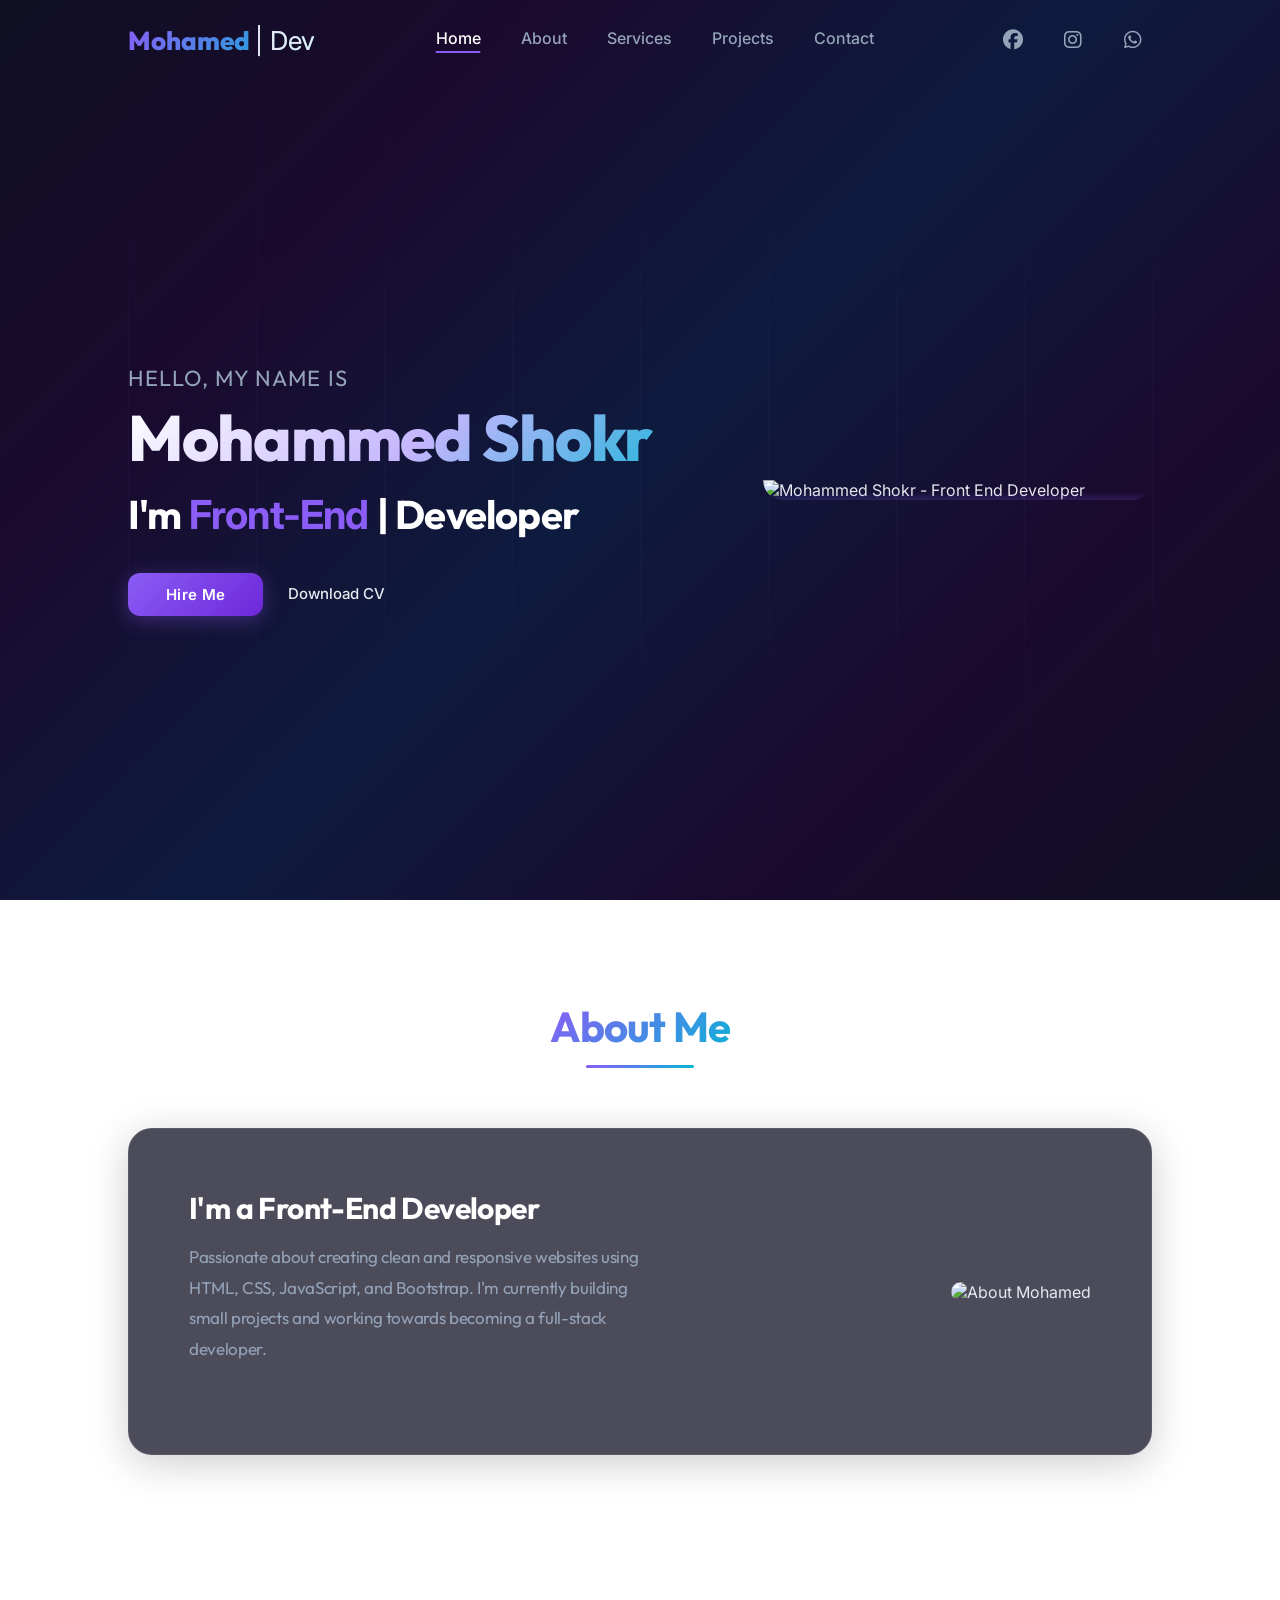
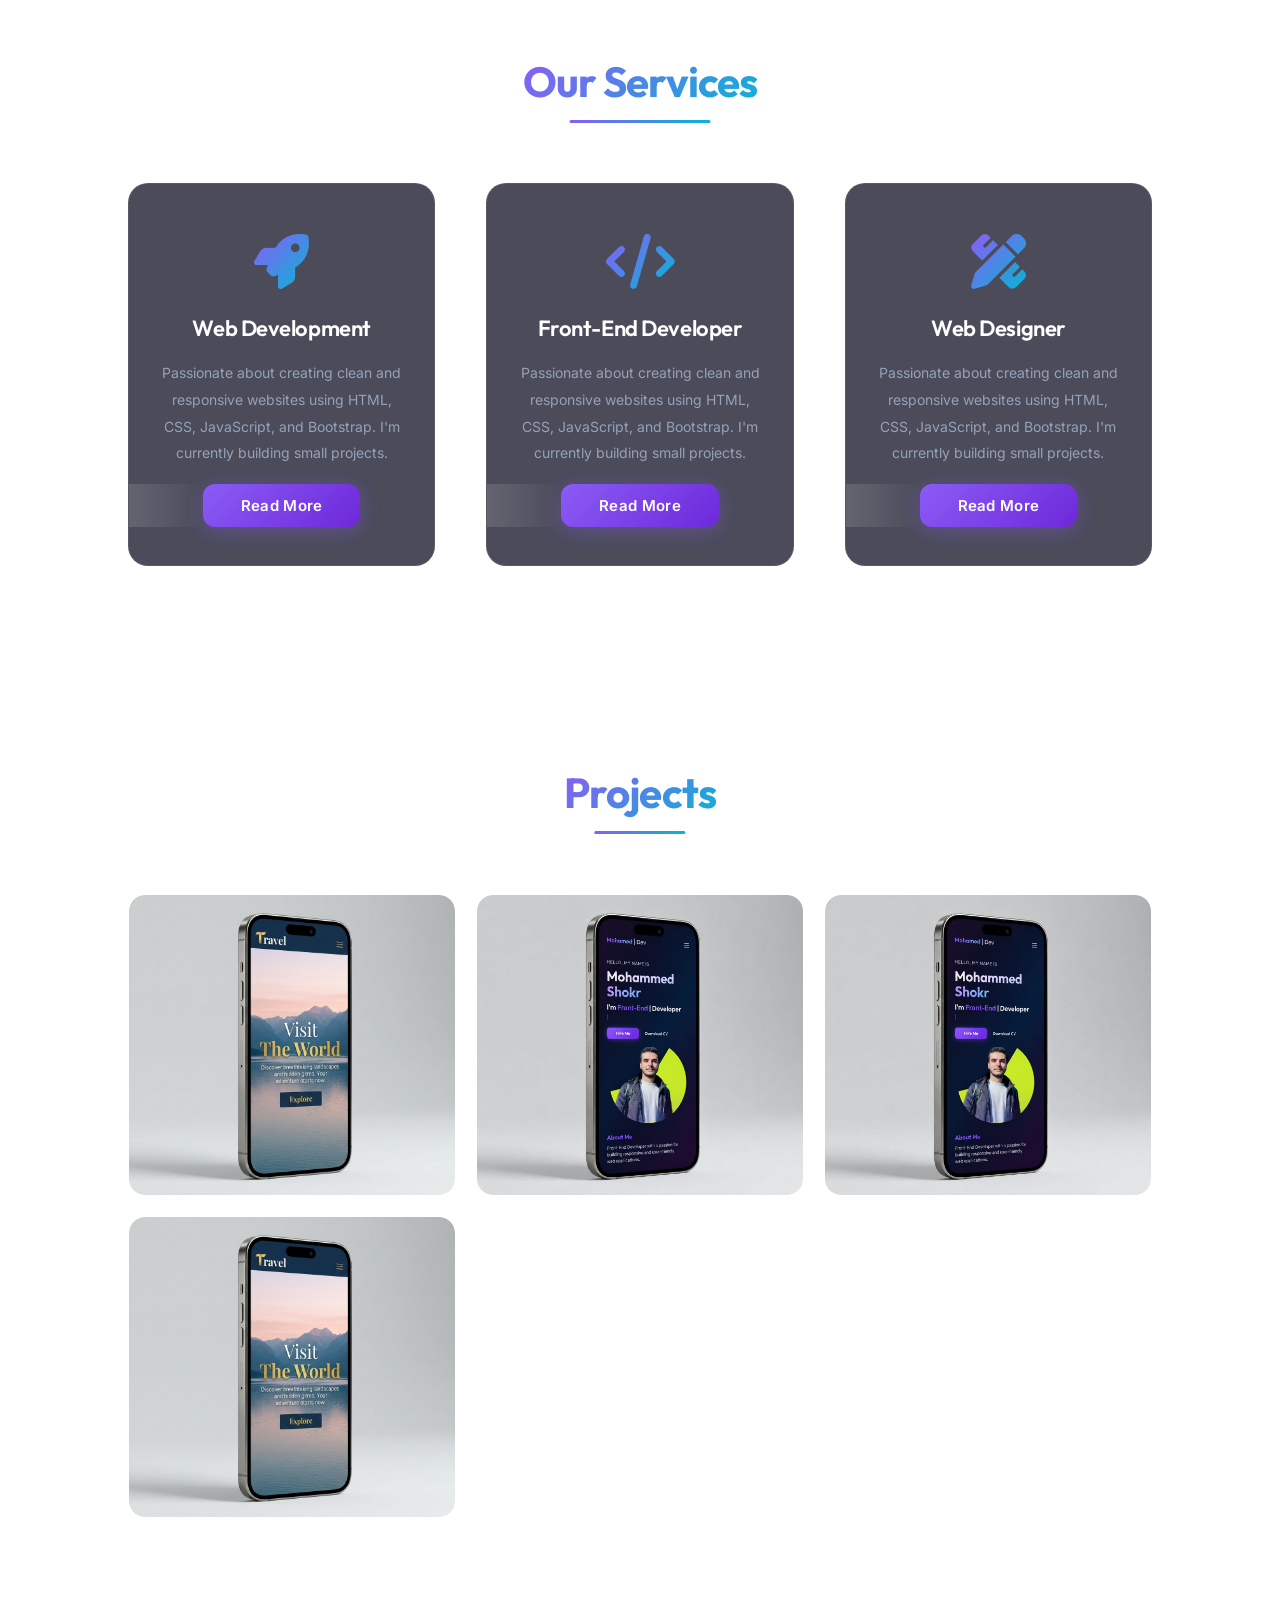
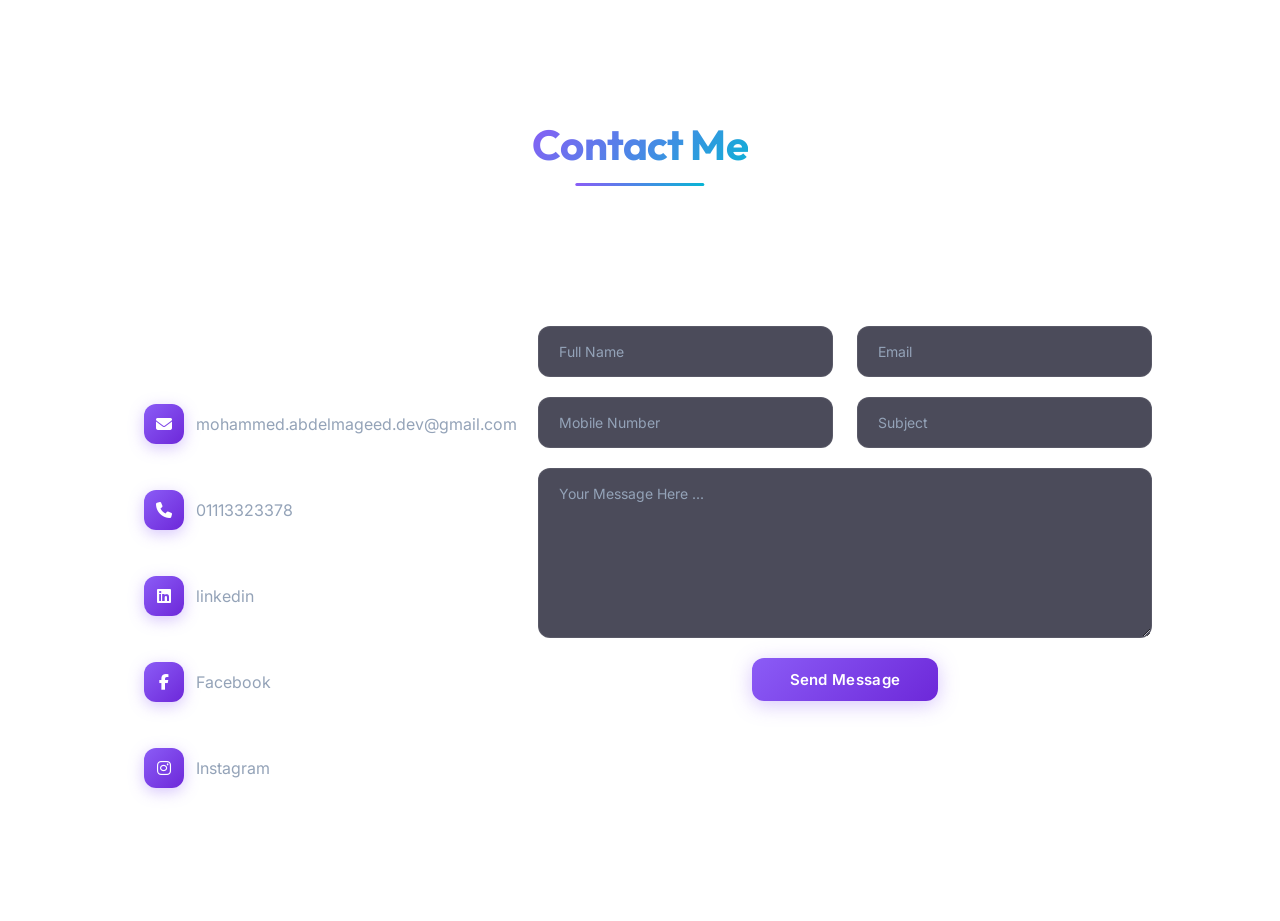
==== index.html @ 1555cfbf "fix index file" ====
<!DOCTYPE html>
<html lang="en">

<head>
    <meta charset="UTF-8">
    <meta name="viewport" content="width=device-width, initial-scale=1.0">
    <meta name="description"
        content="Mohamed Abdelmagid - Front-End Developer Portfolio. Passionate about creating clean, responsive, and modern websites.">
    <title>Mohamed Abdelmagid | Portfolio</title>
        <link rel="icon" type="image/png" href="img/WhatsApp Image 2026-06-20 at 4.30.18 AM.jpeg">
    <link rel="stylesheet" href="css/style.css">
    <link rel="stylesheet" href="https://cdnjs.cloudflare.com/ajax/libs/font-awesome/6.5.1/css/all.min.css">
    <link href="https://unpkg.com/boxicons@2.1.4/css/boxicons.min.css" rel="stylesheet">
    <script src="https://cdn.jsdelivr.net/npm/typed.js@2.0.12"></script>
</head>

<body>

    <div class="bg-lines">
        <span></span>
        <span></span>
        <span></span>
        <span></span>
        <span></span>
        <span></span>
        <span></span>
        <span></span>
        <span></span>
    </div>

    <header>
        <nav class="container">
            <a href="#" class="logo">
                <p>Mohamed <span>| Dev</span></p>
            </a>

            <div class="links" id="links">
                <span class="close-menu" onclick="Open_close_Menu()"><i class="fa-solid fa-xmark"></i></span>

                <a href="#" class="logo">
                    <p>Mohamed</p>
                </a>

                <a href="#home" class="active">Home</a>
                <a href="#about">About</a>
                <a href="#services">Services</a>
                <a href="#projects">Projects</a>
                <a href="#contact">Contact</a>
            </div>
            <div class="icons">
                <a href="https://www.facebook.com/share/1BNQLGKJxy/?mibextid=wwXIfr" aria-label="Facebook"><i class="fa-brands fa-facebook"></i></a>
                <a href="https://www.instagram.com/mohammed.abd.elmagid?igsh=amh1czI3eW5tbHRs&utm_source=qr" aria-label="Instagram"><i class="fa-brands fa-instagram"></i></a>
                <a href="https://wa.me/201113323378" target="_blank"><i class="fa-brands fa-whatsapp"></i></a>
                <span class="icon-menu" onclick="Open_close_Menu()"><i class="fa-solid fa-bars"></i></span>
            </div>
        </nav>
    </header>


    <div class="hero" id="home">
        <div class="container">
            <div class="div-text">
                <h3>Hello, my name is</h3>
                <h1>Mohammed Shokr</h1>
                <h2 id="typing">I'm <span>Front-End </span>| Developer</h2>
                <div class="btns">
                    <a href="#contact" class="btn">Hire Me</a>
                    <a href="نسخة من Black and White Minimalist Professional Resume A4 (3).pdf" class="btn-no-bg" download>Download
                        CV</a>
                </div>
            </div>

            <div class="div-img">
                <img class="person" src="img/img_home.png" alt="Mohammed Shokr - Front End Developer">
                <img class="bg-img" src="img/bg_img_home.png" alt="">
            </div>
        </div>
    </div>

    <section class="about" id="about">
        <div class="top-section">
            <h5 class="section-title">About Me</h5>
        </div>
        <div class="container">
            <div class="div-text">
                <h2>I'm a Front-End Developer</h2>
                <h4>Passionate about creating clean and responsive websites using HTML, CSS, JavaScript, and Bootstrap.
                    I'm currently building small projects and working towards becoming a full-stack developer.</h4>

            </div>
            <div class="div-img">
                <img style="width: 350px; border-radius: 10px;" src="img/img_about.png" alt="About Mohamed">
            </div>
        </div>
    </section>

    <section class="services" id="services">
        <div class="container">
            <div class="top-section">
                <h2 class="section-title">Our Services</h2>
            </div>

            <div class="boxs">
                <div class="box">
                    <i class="fa-solid fa-rocket service-icon"></i>
                    <h3>Web Development</h3>
                    <p>Passionate about creating clean and responsive websites using HTML, CSS, JavaScript, and
                        Bootstrap. I'm currently building small projects.</p>
                    <a href="#" class="btn">Read More</a>
                </div>

                <div class="box">
                    <i class="fa-solid fa-code service-icon"></i>
                    <h3>Front-End Developer</h3>
                    <p>Passionate about creating clean and responsive websites using HTML, CSS, JavaScript, and
                        Bootstrap. I'm currently building small projects.</p>
                    <a href="#" class="btn">Read More</a>
                </div>

                <div class="box">
                    <i class="fa-solid fa-pen-ruler service-icon"></i>
                    <h3>Web Designer</h3>
                    <p>Passionate about creating clean and responsive websites using HTML, CSS, JavaScript, and
                        Bootstrap. I'm currently building small projects.</p>
                    <a href="#" class="btn">Read More</a>
                </div>
            </div>
        </div>
    </section>

    <section class="projects" id="projects">
        <div class="container">
            <div class="top-section">
                <h2 class="section-title">Projects</h2>
            </div>
            <div class="project-box">
                <div class="row">
                    <img src="img/exact_travel_mockup_1781879801632.png" style="height: 300px;; alt=" Project 1">
                    <div class="layer">
                        <h5>Travel Landing Page</h5>

                        <p>
                            Interactive single-page interface for a travel agency,
                            Built using HTML, CSS, JavaScript, and Bootstrap and
                            Focused on UI layout, responsive design, and smooth section navigation.</p>
                        <a href="https://mohammed-abdelmageed.github.io/Travel-Website"><i
                                class="bx bx-link-external"></i></a>
                    </div>
                </div>

                <div class="row">
                    <img src="img/WhatsApp Image 2026-06-19 at 7.55.01 PM.jpeg" alt="Project 2">
                    <div class="layer">
                        <h5>Portfolio Website</h5>
                        <p>
                            Personal website to show my projects
                            Built using HTML, CSS, Bootstrap, JavaScript, Responsive design</p>
                        <a href="https://mohammed-abdelmageed.github.io/My-Portfolio/"><i
                                class="bx bx-link-external"></i></a>
                    </div>
                </div>

                <div class="row">
                    <img src="img/WhatsApp Image 2026-06-19 at 7.55.01 PM.jpeg" alt="Project 3">
                    <div class="layer">
                        <h5>Portfolio Website</h5>
                        <p>
                            Personal website to show my projects
                            Built using HTML, CSS, Bootstrap, JavaScript, Responsive design</p>
                        <a href=" https://mohammed-abdelmageed.github.io/My-Portfolio/"><i
                                class="bx bx-link-external"></i></a>
                    </div>
                </div>

                <div class="row">
                    <img src="img/exact_travel_mockup_1781879801632.png" style="height: 300px;; alt=" Project 1">
                    <div class="layer">
                        <h5>Travel Landing Page</h5>

                        <p>
                            Interactive single-page interface for a travel agency,
                            Built using HTML, CSS, JavaScript, and Bootstrap and
                            Focused on UI layout, responsive design, and smooth section navigation.</p>
                        <a href="https://mohammed-abdelmageed.github.io/Travel-Website "><i
                                class="bx bx-link-external"></i></a>
                    </div>
                </div>

            </div>
        </div>
    </section>


    <section class="contact" id="contact">
        <div class="top-section">
            <h2 class="section-title">Contact Me</h2>
        </div>
        <div class="container">
            <div class="social-contact">
                <h2>Follow Me</h2>
                <div class="links">
                    <a href="mailto:mohammed.abdelmageed.dev@gmail.com"><i class="fa-solid fa-envelope"></i> mohammed.abdelmageed.dev@gmail.com</a>
                    <a href="tel:+201113323378"><i class="fa-solid fa-phone"></i> 01113323378</a>
                   <a href="https://www.linkedin.com/in/mohammed-abdelmageed" target="_blank"><i
          class="fa-brands fa-linkedin"></i>linkedin</a>
                    <a href="https://www.facebook.com/share/1BNQLGKJxy/?mibextid=wwXIfr" target="_blank"><i
                            class="fa-brands fa-facebook-f"></i> Facebook</a>
                    <a href="https://www.instagram.com/mohammed.abd.elmagid" target="_blank"><i
                            class="fa-brands fa-instagram"></i> Instagram</a>
                </div>
            </div>

            <form action="">
                <div class="inputs-form">
                    <input type="text" placeholder="Full Name" required>
                    <input type="email" placeholder="Email" required>
                    <input type="tel" placeholder="Mobile Number">
                    <input type="text" placeholder="Subject">
                    <textarea rows="8" placeholder="Your Message Here ..."></textarea>
                </div>
                <button class="btn" type="submit">Send Message</button>
            </form>
        </div>
    </section>


    <script src="js/main.js"></script>
</body>

</html>
---- css/style.css ----
@import url("https://fonts.googleapis.com/css2?family=DM+Sans:wght@400;500;700&family=Inter:wght@400;500;600;700&family=Outfit:wght@300;400;500;600;700&display=swap");

/* ===== Reset & Base ===== */
* {
    padding: 0;
    margin: 0;
    box-sizing: border-box;
    text-decoration: none;
    list-style-type: none;
    font-family: "Inter", sans-serif;
}

:root {
    --main_color: #8b5cf6;
    --main_color_dark: #6d28d9;
    --main_color_light: #c4b5fd;
    --main_color_glow: rgba(139, 92, 246, 0.35);
    --accent_color: #06b6d4;
    --accent_light: #67e8f9;
    --p_color: #94a3b8;
    --bg_color: rgba(15, 15, 35, 0.6);
    --bg_solid: #0f0f23;
    --card_bg: rgba(15, 15, 35, 0.75);
    --white_color: #e8e8f0;
    --white_bright: #ffffff;
    --black_color: #07071a;
    --border-color: rgba(139, 92, 246, 0.25);
    --border-color-hover: rgba(139, 92, 246, 0.6);
    --glass_bg: rgba(255, 255, 255, 0.04);
    --glass_border: rgba(255, 255, 255, 0.08);
    --gradient-primary: linear-gradient(135deg, #0f0f23 0%, #1a0a2e 25%, #0d1b3e 50%, #1a0a2e 75%, #0f0f23 100%);
    --text-gradient: linear-gradient(135deg, #8b5cf6, #06b6d4);
    --transition-smooth: all 0.4s cubic-bezier(0.25, 0.46, 0.45, 0.94);
}

html {
    scroll-behavior: smooth;
}

body {
    background: var(--black_color);
    margin: 0;
    min-height: 100vh;
    background: var(--gradient-primary);
    background-attachment: fixed;
    overflow-x: hidden;
    color: var(--white_color);
}

/* ===== Utility ===== */
.container {
    width: 80%;
    margin: auto;
    max-width: 1400px;
}

section {
    padding: 100px 0;
    position: relative;
}

img {
    width: 100%;
}

h1, h2, h3, h4, h5, h6 {
    color: var(--white_bright);
    font-family: "Outfit", sans-serif;
    letter-spacing: -0.02em;
}

span {
    color: var(--main_color);
}

.div-text p {
    color: var(--p_color);
    margin-bottom: 8px;
    font-family: "Inter", sans-serif;
    line-height: 1.7;
}

/* ===== Section Titles ===== */
.section-title {
    font-size: 42px;
    font-weight: 700;
    margin-bottom: 60px;
    display: inline-block;
    position: relative;
    padding-bottom: 15px;
    background: var(--text-gradient);
    -webkit-background-clip: text;
    -webkit-text-fill-color: transparent;
    background-clip: text;
}

.section-title::after {
    content: '';
    position: absolute;
    bottom: 0;
    left: 50%;
    transform: translateX(-50%);
    width: 60%;
    height: 3px;
    background: var(--text-gradient);
    border-radius: 10px;
}

.top-section {
    text-align: center;
}

/* ===== Typing Effect ===== */
#typing {
    color: var(--white_bright);
    font-weight: 700;
    font-size: 40px;
    margin-top: 5px;
}

/* ===== Buttons ===== */
.btns {
    display: flex;
    align-items: center;
    gap: 25px;
    margin-top: 30px;
}

.btn {
    background: linear-gradient(135deg, var(--main_color), var(--main_color_dark));
    padding: 12px 38px;
    border-radius: 12px;
    border: none;
    font-weight: 600;
    font-size: 15px;
    color: var(--white_bright);
    transition: var(--transition-smooth);
    cursor: pointer;
    position: relative;
    overflow: hidden;
    letter-spacing: 0.02em;
    box-shadow: 0 4px 20px var(--main_color_glow);
}

.btn::before {
    content: '';
    position: absolute;
    top: 0;
    left: -100%;
    width: 100%;
    height: 100%;
    background: linear-gradient(90deg, transparent, rgba(255, 255, 255, 0.15), transparent);
    transition: left 0.5s;
}

.btn:hover::before {
    left: 100%;
}

.btn:hover {
    transform: translateY(-3px) scale(1.03);
    box-shadow: 0 8px 30px var(--main_color_glow);
}

.btn-no-bg {
    color: var(--white_color);
    text-transform: capitalize;
    text-decoration: none;
    transition: var(--transition-smooth);
    font-weight: 500;
    font-size: 15px;
    position: relative;
    padding-bottom: 3px;
}

.btn-no-bg::after {
    content: '';
    position: absolute;
    bottom: 0;
    left: 0;
    width: 0%;
    height: 2px;
    background: var(--main_color);
    transition: width 0.3s ease;
}

.btn-no-bg:hover::after {
    width: 100%;
}

.btn-no-bg:hover {
    color: var(--main_color_light);
}

/* ===== Background Lines ===== */
.bg-lines span {
    position: fixed;
    top: 0;
    z-index: 0;
    height: 100%;
    background: linear-gradient(180deg, transparent, rgba(139, 92, 246, 0.06), transparent);
    width: 1px;
    animation: linePulse 8s ease-in-out infinite;
}

@keyframes linePulse {
    0%, 100% { opacity: 0.3; }
    50% { opacity: 1; }
}

.bg-lines span:nth-child(1) { left: 10%; animation-delay: 0s; }
.bg-lines span:nth-child(2) { left: 20%; animation-delay: 1s; }
.bg-lines span:nth-child(3) { left: 30%; animation-delay: 2s; }
.bg-lines span:nth-child(4) { left: 40%; animation-delay: 3s; }
.bg-lines span:nth-child(5) { left: 50%; animation-delay: 4s; }
.bg-lines span:nth-child(6) { left: 60%; animation-delay: 5s; }
.bg-lines span:nth-child(7) { left: 70%; animation-delay: 6s; }
.bg-lines span:nth-child(8) { left: 80%; animation-delay: 7s; }
.bg-lines span:nth-child(9) { left: 90%; animation-delay: 8s; }

/* ===== Header ===== */
header {
    position: fixed;
    top: 0;
    left: 0;
    right: 0;
    height: 80px;
    z-index: 1000;
    transition: var(--transition-smooth);
}

header.active {
    background: rgba(7, 7, 26, 0.85);
    backdrop-filter: blur(20px);
    -webkit-backdrop-filter: blur(20px);
    border-bottom: 1px solid var(--glass_border);
    box-shadow: 0 4px 30px rgba(0, 0, 0, 0.3);
}

header nav {
    display: flex;
    justify-content: space-between;
    align-items: center;
    height: 80px;
}

header nav .logo p {
    font-size: 26px;
    font-weight: 800;
    font-family: "Outfit", sans-serif;
    background: var(--text-gradient);
    -webkit-background-clip: text;
    -webkit-text-fill-color: transparent;
    background-clip: text;
}

header nav .logo p span {
    -webkit-text-fill-color: var(--white_color);
    font-weight: 400;
}

header nav .links {
    display: flex;
    gap: 40px;
}

header nav a .logo {
    width: 1px;
}

header nav .links a {
    color: var(--p_color);
    transition: var(--transition-smooth);
    font-size: 16px;
    font-weight: 500;
    position: relative;
    padding-bottom: 5px;
}

header nav .links a::after {
    content: '';
    position: absolute;
    bottom: 0;
    left: 50%;
    transform: translateX(-50%);
    width: 0;
    height: 2px;
    background: var(--main_color);
    transition: width 0.3s ease;
    border-radius: 10px;
}

header nav .links a:hover,
header nav .links a.active {
    color: var(--white_bright);
}

header nav .links a:hover::after,
header nav .links a.active::after {
    width: 100%;
}

header nav .icons {
    display: flex;
    gap: 22px;
    align-items: center;
}

header nav .icons a {
    color: var(--p_color);
    font-size: 20px;
    transition: var(--transition-smooth);
    width: 38px;
    height: 38px;
    display: flex;
    align-items: center;
    justify-content: center;
    border-radius: 10px;
    border: 1px solid transparent;
}

header nav .icons a:hover {
    color: var(--main_color);
    border-color: var(--border-color);
    background: var(--glass_bg);
    transform: translateY(-2px);
}

/* ===== Hero Section ===== */
.hero {
    padding-top: 80px;
    min-height: 100vh;
    display: flex;
    justify-content: center;
    align-items: center;
    position: relative;
}

.hero .container {
    display: flex;
    justify-content: space-between;
    align-items: center;
}

.hero .div-text {
    width: 58%;
}

.hero .div-text h3 {
    font-size: 22px;
    font-weight: 400;
    color: var(--p_color);
    margin-bottom: 8px;
    letter-spacing: 0.05em;
    text-transform: uppercase;
}

.hero .div-text h1 {
    font-size: 64px;
    font-weight: 800;
    line-height: 1.2;
    margin-bottom: 10px;
    background: linear-gradient(135deg, var(--white_bright) 0%, var(--main_color_light) 50%, var(--accent_color) 100%);
    -webkit-background-clip: text;
    -webkit-text-fill-color: transparent;
    background-clip: text;
}

.hero .div-text h2 {
    font-size: 32px;
    font-weight: 500;
    line-height: 1.4;
    color: var(--white_color);
}

.hero .div-text p {
    margin: 25px 0;
    font-size: 17px;
    width: 80%;
    line-height: 1.8;
    color: var(--p_color);
}

.hero .div-img {
    width: 38%;
    position: relative;
    border-radius: 0 0 250px 250px;
    overflow: hidden;
}

.hero .div-img::before {
    content: '';
    position: absolute;
    inset: 0;
    border-radius: inherit;
    background: linear-gradient(180deg, transparent 60%, rgba(139, 92, 246, 0.2));
    z-index: 1;
    pointer-events: none;
}

.hero .div-img .bg-img {
    position: absolute;
    bottom: 0;
    left: 0;
    z-index: -1;
}

/* ===== About Section ===== */
.about .container {
    background: var(--card_bg);
    display: flex;
    justify-content: space-between;
    align-items: center;
    padding: 60px;
    border-radius: 24px;
    border: 1px solid var(--glass_border);
    backdrop-filter: blur(10px);
    box-shadow: 0 8px 40px rgba(0, 0, 0, 0.2);
    transition: var(--transition-smooth);
}

.about .container:hover {
    border-color: var(--border-color);
    box-shadow: 0 12px 50px rgba(139, 92, 246, 0.1);
}

.about .div-text {
    width: 50%;
}

.about .div-text h5 {
    color: var(--main_color);
    font-size: 18px;
    font-weight: 600;
    text-transform: uppercase;
    letter-spacing: 0.1em;
    margin-bottom: 10px;
}

.about .div-text h2 {
    margin: 0 0 15px;
    font-size: 30px;
}

.about .div-text h4 {
    color: var(--p_color);
    margin-bottom: 30px;
    font-size: 17px;
    font-weight: 400;
    line-height: 1.8;
}

/* ===== Services Section ===== */
.services .boxs {
    display: flex;
    justify-content: space-between;
    flex-wrap: wrap;
    gap: 25px;
}

.services .box {
    width: 30%;
    text-align: center;
    padding: 50px 25px;
    border: 1px solid var(--glass_border);
    border-radius: 20px;
    transition: var(--transition-smooth);
    background: var(--card_bg);
    backdrop-filter: blur(10px);
    position: relative;
    overflow: hidden;
}

.services .box::before {
    content: '';
    position: absolute;
    top: 0;
    left: 0;
    right: 0;
    height: 3px;
    background: var(--text-gradient);
    transform: scaleX(0);
    transition: transform 0.4s ease;
    transform-origin: left;
}

.services .box:hover::before {
    transform: scaleX(1);
}

.services .box:hover {
    border-color: var(--border-color-hover);
    transform: translateY(-8px);
    box-shadow: 0 20px 60px rgba(139, 92, 246, 0.15);
}

.services .box .service-icon {
    font-size: 55px;
    margin-bottom: 25px;
    background: var(--text-gradient);
    -webkit-background-clip: text;
    -webkit-text-fill-color: transparent;
    background-clip: text;
    transition: var(--transition-smooth);
}

.services .box i {
    transition: var(--transition-smooth);
}

.services .box:hover i {
    transform: scale(1.15) rotate(-5deg);
}

.services .boxs .box h3 {
    font-size: 22px;
    margin-bottom: 18px;
    font-weight: 600;
}

.services .boxs .box p {
    margin-bottom: 28px;
    font-size: 14px;
    line-height: 1.9;
    color: var(--p_color);
}

/* ===== Projects Section ===== */
.project-box {
    display: grid;
    grid-template-columns: repeat(auto-fit, minmax(300px, 1fr));
    gap: 20px;
}

.row {
    position: relative;
    overflow: hidden;
    border-radius: 16px;
    cursor: pointer;
    border: 1px solid var(--glass_border);
    transition: var(--transition-smooth);
}

.row:hover {
    border-color: var(--border-color-hover);
    box-shadow: 0 12px 40px rgba(139, 92, 246, 0.15);
}

.row img {
    height: 300px;
    padding: 0;
    width: 100%;
    border-radius: 16px;
    display: block;
    transition: transform 0.6s cubic-bezier(0.25, 0.46, 0.45, 0.94);
    aspect-ratio: 16 / 10;
    object-fit:cover;
    
}

.layer {
    width: 100%;
    height: 0;
    background: linear-gradient(180deg, transparent 0%, rgba(7, 7, 26, 0.5) 30%, rgba(76, 29, 149, 0.92) 100%);
    position: absolute;
    border-radius: 16px;
    bottom: 0;
    left: 0;
    overflow: hidden;
    display: flex;
    flex-direction: column;
    align-items: center;
    justify-content: center;
    text-align: center;
    padding: 0 40px;
    transition: height 0.5s cubic-bezier(0.25, 0.46, 0.45, 0.94);
}

.layer h5 {
    color: var(--white_bright);
    font-size: 24px;
    font-weight: 600;
    margin-bottom: 12px;
}

.layer p {
    color: rgba(255, 255, 255, 0.8);
    font-size: 14px;
    line-height: 1.7;
}

.layer i {
    color: var(--main_color);
    margin-top: 18px;
    font-size: 20px;
    background: var(--white_bright);
    width: 50px;
    height: 50px;
    display: flex;
    align-items: center;
    justify-content: center;
    border-radius: 50%;
    transition: var(--transition-smooth);
    box-shadow: 0 4px 15px rgba(139, 92, 246, 0.3);
}

.layer i:hover {
    transform: scale(1.1) rotate(15deg);
    background: var(--main_color);
    color: var(--white_bright);
}

.row:hover img {
    transform: scale(1.08);
}

.row:hover .layer {
    height: 100%;
}

/* ===== Contact Section ===== */
.contact .container {
    display: flex;
    justify-content: space-between;
    gap: 50px;
}

.contact .top-section {
    margin-bottom: 80px;
}

.contact .social-contact {
    width: 35%;
}

.contact .social-contact h2 {
    font-size: 28px;
    margin-bottom: 30px;
    font-weight: 600;
}

.contact .social-contact .links {
    display: flex;
    flex-direction: column;
}

.contact .social-contact .links a {
    color: var(--p_color);
    font-size: 16px;
    margin-bottom: 20px;
    position: relative;
    left: 0;
    transition: var(--transition-smooth);
    padding: 12px 15px;
    border-radius: 12px;
    border: 1px solid transparent;
    display: flex;
    align-items: center;
    gap: 12px;
}

.contact .social-contact .links a:hover {
    left: 0;
    color: var(--white_bright);
    background: var(--glass_bg);
    border-color: var(--glass_border);
    transform: translateX(8px);
}

.contact .social-contact .links a i {
    color: var(--white_bright);
    width: 40px;
    height: 40px;
    background: linear-gradient(135deg, var(--main_color), var(--main_color_dark));
    text-align: center;
    line-height: 40px;
    border-radius: 12px;
    font-size: 16px;
    flex-shrink: 0;
    box-shadow: 0 4px 15px var(--main_color_glow);
}

.contact form {
    width: 60%;
    text-align: center;
}

.contact form .inputs-form {
    width: 100%;
    display: flex;
    flex-wrap: wrap;
    justify-content: space-between;
}

.contact form .inputs-form input,
.contact form .inputs-form textarea {
    border-radius: 12px !important;
    padding: 16px 20px;
    outline: none;
    color: var(--white_color);
    margin-bottom: 20px;
    background: var(--card_bg);
    border: 1px solid var(--glass_border);
    transition: var(--transition-smooth);
    font-family: "Inter", sans-serif;
    font-size: 14px;
    backdrop-filter: blur(10px);
}

.contact form .inputs-form input::placeholder,
.contact form .inputs-form textarea::placeholder {
    color: var(--p_color);
    font-size: 14px;
}

.contact form .inputs-form input {
    width: 48%;
}

.contact form .inputs-form textarea {
    width: 100%;
    resize: vertical;
}

.contact form .inputs-form input:focus,
.contact form .inputs-form textarea:focus {
    border-color: var(--main_color);
    box-shadow: 0 0 20px var(--main_color_glow);
    background: rgba(15, 15, 35, 0.9);
}

/* ===== Responsive: Close Menu & Icon Menu ===== */
.close-menu {
    display: none;
    color: var(--white_color);
    cursor: pointer;
}

header .links .logo {
    display: none;
}

.icon-menu {
    display: none;
    color: var(--white_color);
    cursor: pointer;
}

/* ===== Responsive: 1250px ===== */
@media (max-width: 1250px) {
    .container {
        width: 90%;
    }
}

/* ===== Responsive: 1000px (Tablet) ===== */
@media (max-width: 1000px) {
    header nav .links {
        position: fixed;
        top: 0;
        flex-direction: column;
        width: 300px;
        background: rgba(7, 7, 26, 0.95);
        backdrop-filter: blur(25px);
        left: -300px;
        padding: 50px 0;
        height: 100%;
        border-right: 1px solid var(--border-color);
        text-align: center;
        transition: 0.4s ease-in-out;
        z-index: 1001;
    }

    header nav .links.active {
        left: 0;
    }

    .close-menu {
        font-size: 22px;
        display: block;
        position: absolute;
        top: 25px;
        right: 25px;
    }

    header .links .logo {
        display: block;
    }

    .icon-menu {
        display: block;
        font-size: 24px;
    }

    /* Hero */
    .hero .container {
        flex-direction: column;
    }

    .hero .div-text {
        width: 100%;
        margin-top: 40px;
        text-align: center;
        margin-bottom: 30px;
    }

    .hero .div-text h3 {
        font-size: 18px;
    }

    .hero .div-text h1 {
        font-size: 44px;
        margin-bottom: 10px;
    }

    .hero .div-text h2 {
        font-size: 28px;
    }

    .hero .div-text p {
        font-size: 15px;
        margin: 20px auto;
        width: 100%;
    }

    .hero .btns {
        justify-content: center;
    }

    .hero {
        min-height: auto;
        padding-top: 100px;
        padding-bottom: 60px;
    }

    /* About */
    .about .container {
        flex-direction: column;
        padding: 40px 30px;
    }

    .about .div-text {
        width: 100%;
        margin-bottom: 40px;
    }

    /* Services */
    .services .boxs .box {
        width: 47%;
        margin-bottom: 25px;
    }

    .services .btn {
        font-size: 13px;
        padding: 10px 25px;
    }

    .services .boxs .box h3 {
        font-size: 20px;
    }

    /* Contact */
    .contact .container {
        flex-direction: column;
    }

    .contact .social-contact {
        width: 100%;
        margin-bottom: 40px;
    }

    .contact .social-contact .links {
        flex-direction: row;
        flex-wrap: wrap;
    }

    .contact .social-contact .links a {
        width: 48%;
        font-size: 14px;
    }

    .contact .social-contact .links a i {
        width: 34px;
        height: 34px;
        line-height: 34px;
    }

    .contact form {
        width: 85%;
        margin: 0 auto;
    }

    .contact .btn {
        font-size: 15px;
        padding: 12px 30px;
    }
}

/* ===== Responsive: 500px (Mobile) ===== */
@media (max-width: 500px) {
    header nav .icons a {
        font-size: 18px;
    }

    header nav .icons {
        gap: 12px;
        align-items: center;
    }

    .icon-menu {
        font-size: 22px;
        margin-left: 10px;
    }

    header nav .logo p {
        font-size: 22px !important;
    }

    header nav .links {
        width: 100%;
        left: -100%;
    }

    .hero .div-text h3 {
        font-size: 16px;
    }

    .hero .div-text h1 {
        font-size: 32px;
        margin-bottom: 8px;
    }

    .hero .div-text h2 {
        font-size: 22px;
    }

    .hero .div-text p {
        font-size: 14px;
        margin: 15px auto;
        width: 100%;
    }

    .hero .btn {
        font-size: 13px;
        padding: 10px 28px;
    }

    .hero .div-img {
        width: 80%;
        margin-bottom: 20px;
    }

    .about .div-text h2 {
        font-size: 22px;
    }

    .about .div-text h4 {
        font-size: 14px;
    }

    .btn {
        padding: 10px 25px;
        font-size: 14px;
    }

    .services .boxs .box {
        width: 100%;
    }

    section {
        padding: 50px 0;
    }

    .section-title {
        font-size: 30px !important;
    }

    .contact .social-contact .links {
        flex-direction: column;
    }

    .contact .social-contact .links a {
        width: 100%;
    }

    .contact .social-contact h2 {
        margin-bottom: 20px;
        font-size: 22px;
    }

    .contact form {
        width: 100%;
    }

    .contact form .inputs-form input {
        width: 100% !important;
        padding: 14px 18px;
        margin-bottom: 15px;
    }

    .project-box {
        grid-template-columns: 1fr;
    }
}
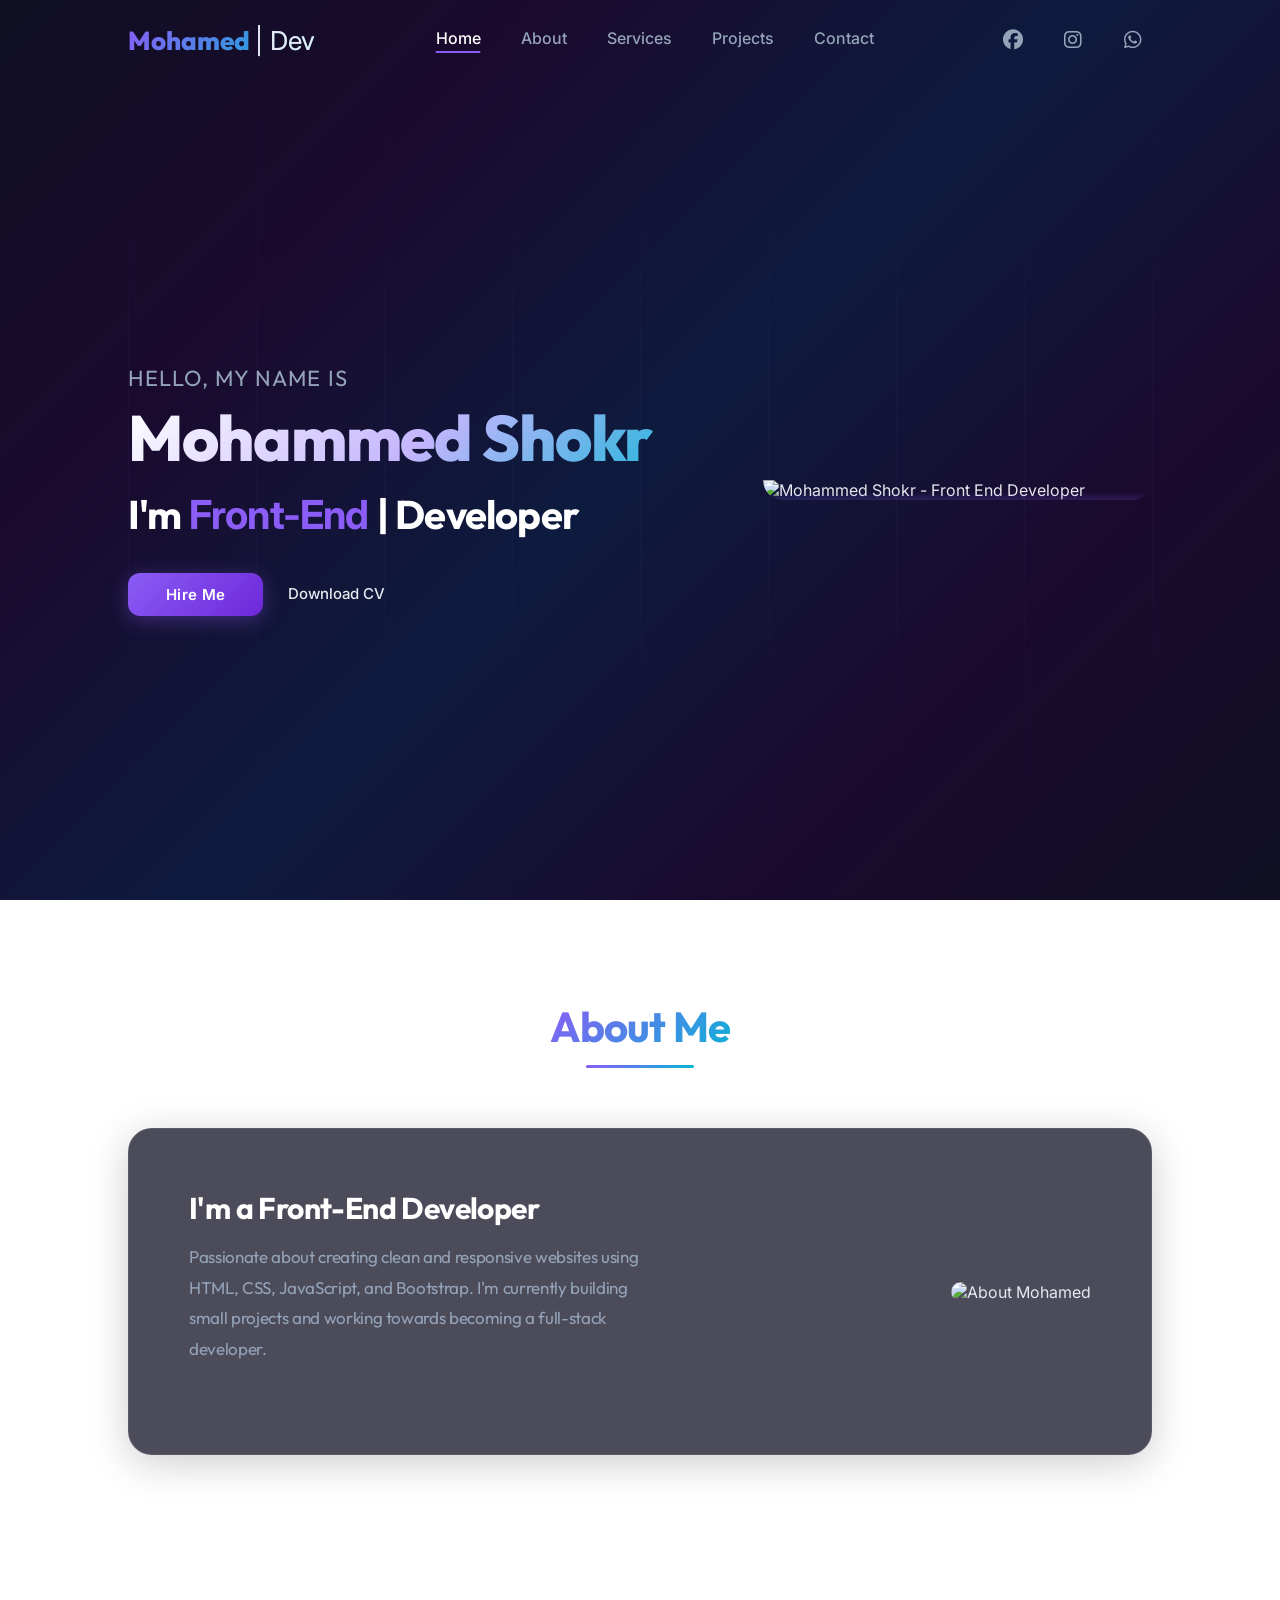
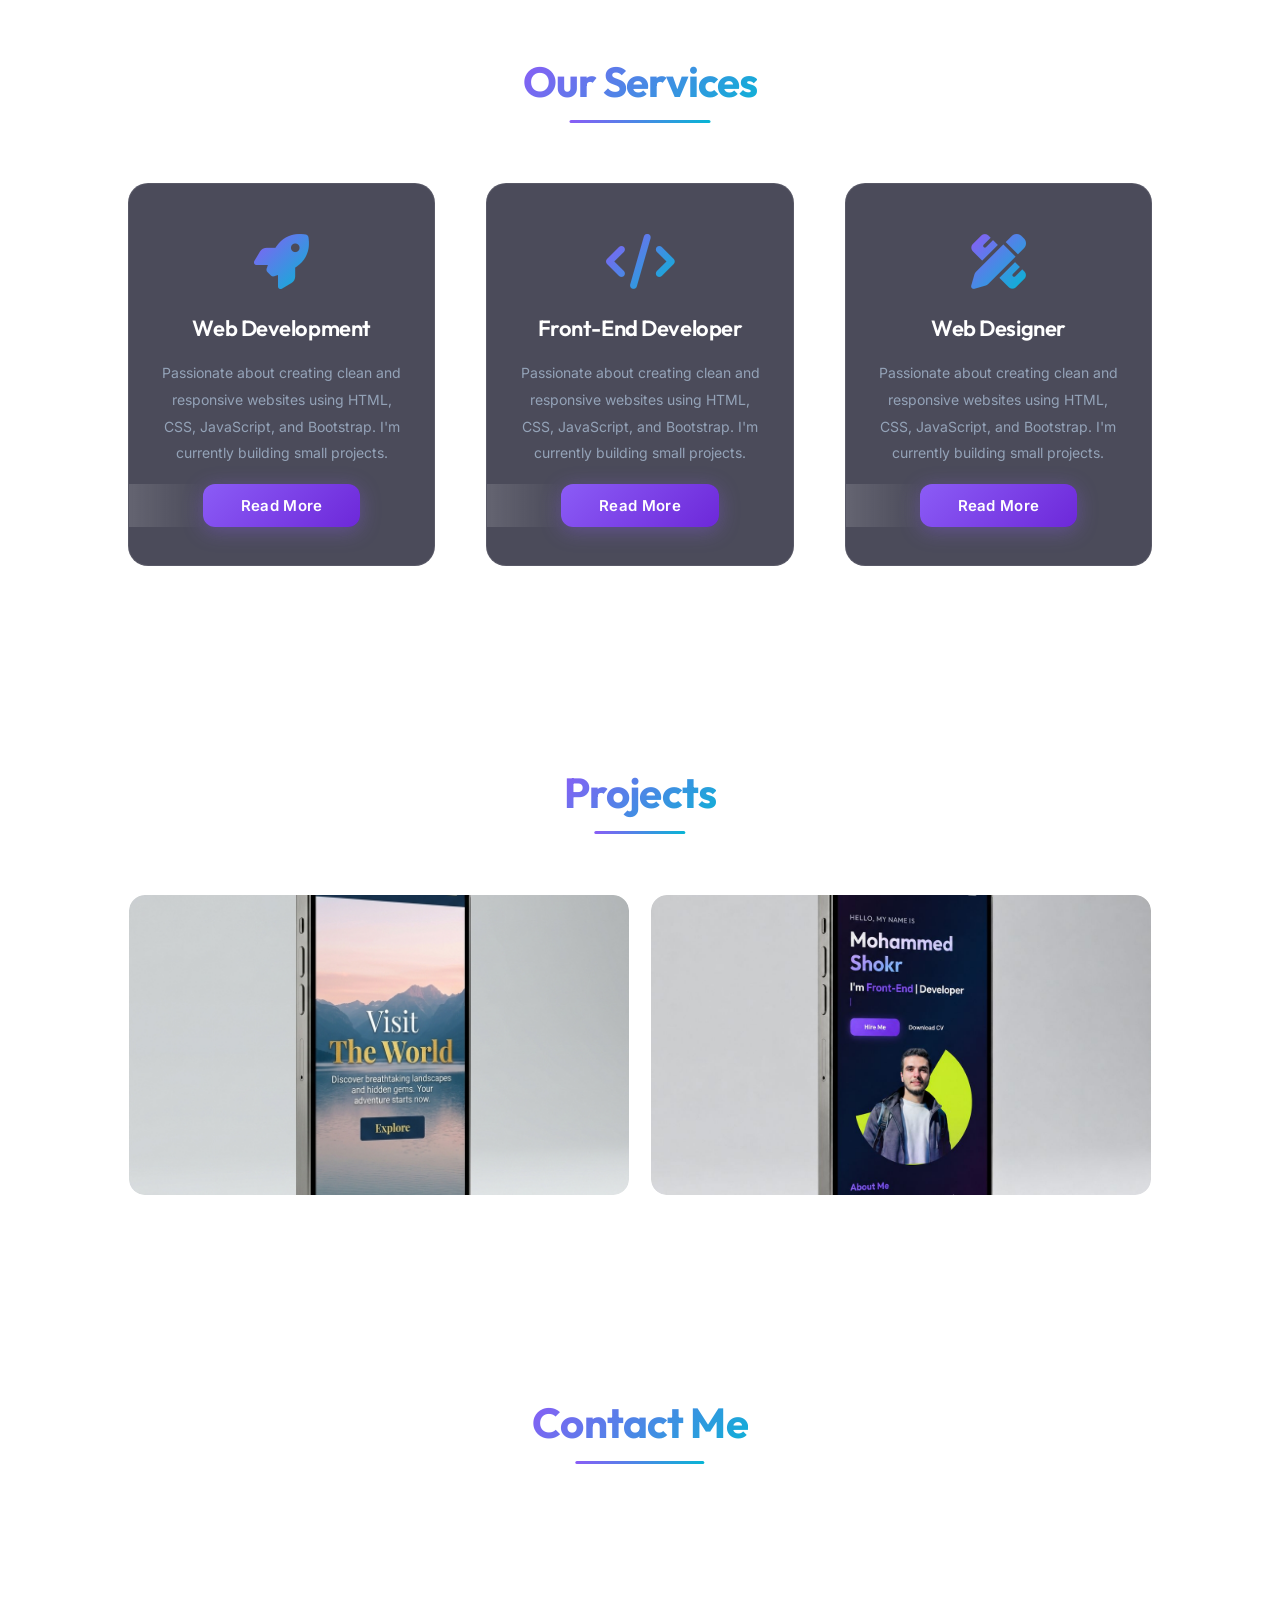
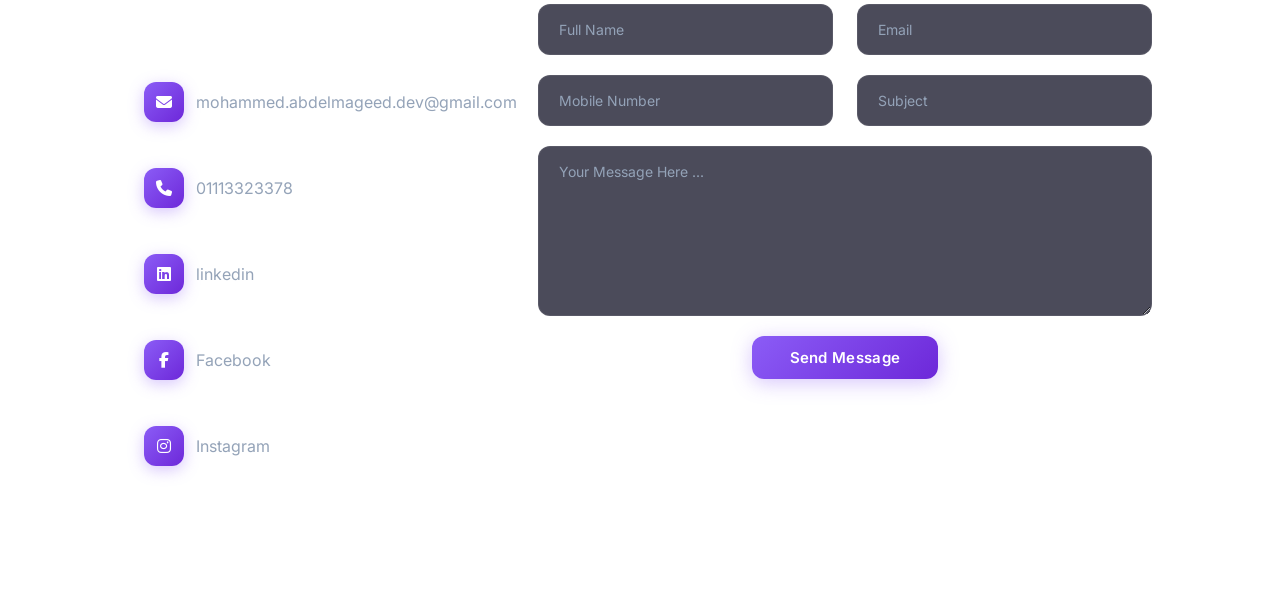
==== commit deeaeeef: "fix index file" ====
--- a/index.html
+++ b/index.html
@@ -65,7 +65,7 @@
                 <h2 id="typing">I'm <span>Front-End </span>| Developer</h2>
                 <div class="btns">
                     <a href="#contact" class="btn">Hire Me</a>
-                    <a href="نسخة من Black and White Minimalist Professional Resume A4 (3).pdf" class="btn-no-bg" download>Download
+                    <a href="img/نسخة من Black and White Minimalist Professional Resume A4 (2).pdf" class="btn-no-bg" download>Download
                         CV</a>
                 </div>
             </div>
@@ -159,32 +159,7 @@
                                 class="bx bx-link-external"></i></a>
                     </div>
                 </div>
-
-                <div class="row">
-                    <img src="img/WhatsApp Image 2026-06-19 at 7.55.01 PM.jpeg" alt="Project 3">
-                    <div class="layer">
-                        <h5>Portfolio Website</h5>
-                        <p>
-                            Personal website to show my projects
-                            Built using HTML, CSS, Bootstrap, JavaScript, Responsive design</p>
-                        <a href=" https://mohammed-abdelmageed.github.io/My-Portfolio/"><i
-                                class="bx bx-link-external"></i></a>
-                    </div>
-                </div>
-
-                <div class="row">
-                    <img src="img/exact_travel_mockup_1781879801632.png" style="height: 300px;; alt=" Project 1">
-                    <div class="layer">
-                        <h5>Travel Landing Page</h5>
-
-                        <p>
-                            Interactive single-page interface for a travel agency,
-                            Built using HTML, CSS, JavaScript, and Bootstrap and
-                            Focused on UI layout, responsive design, and smooth section navigation.</p>
-                        <a href="https://mohammed-abdelmageed.github.io/Travel-Website "><i
-                                class="bx bx-link-external"></i></a>
-                    </div>
-                </div>
+                
 
             </div>
         </div>
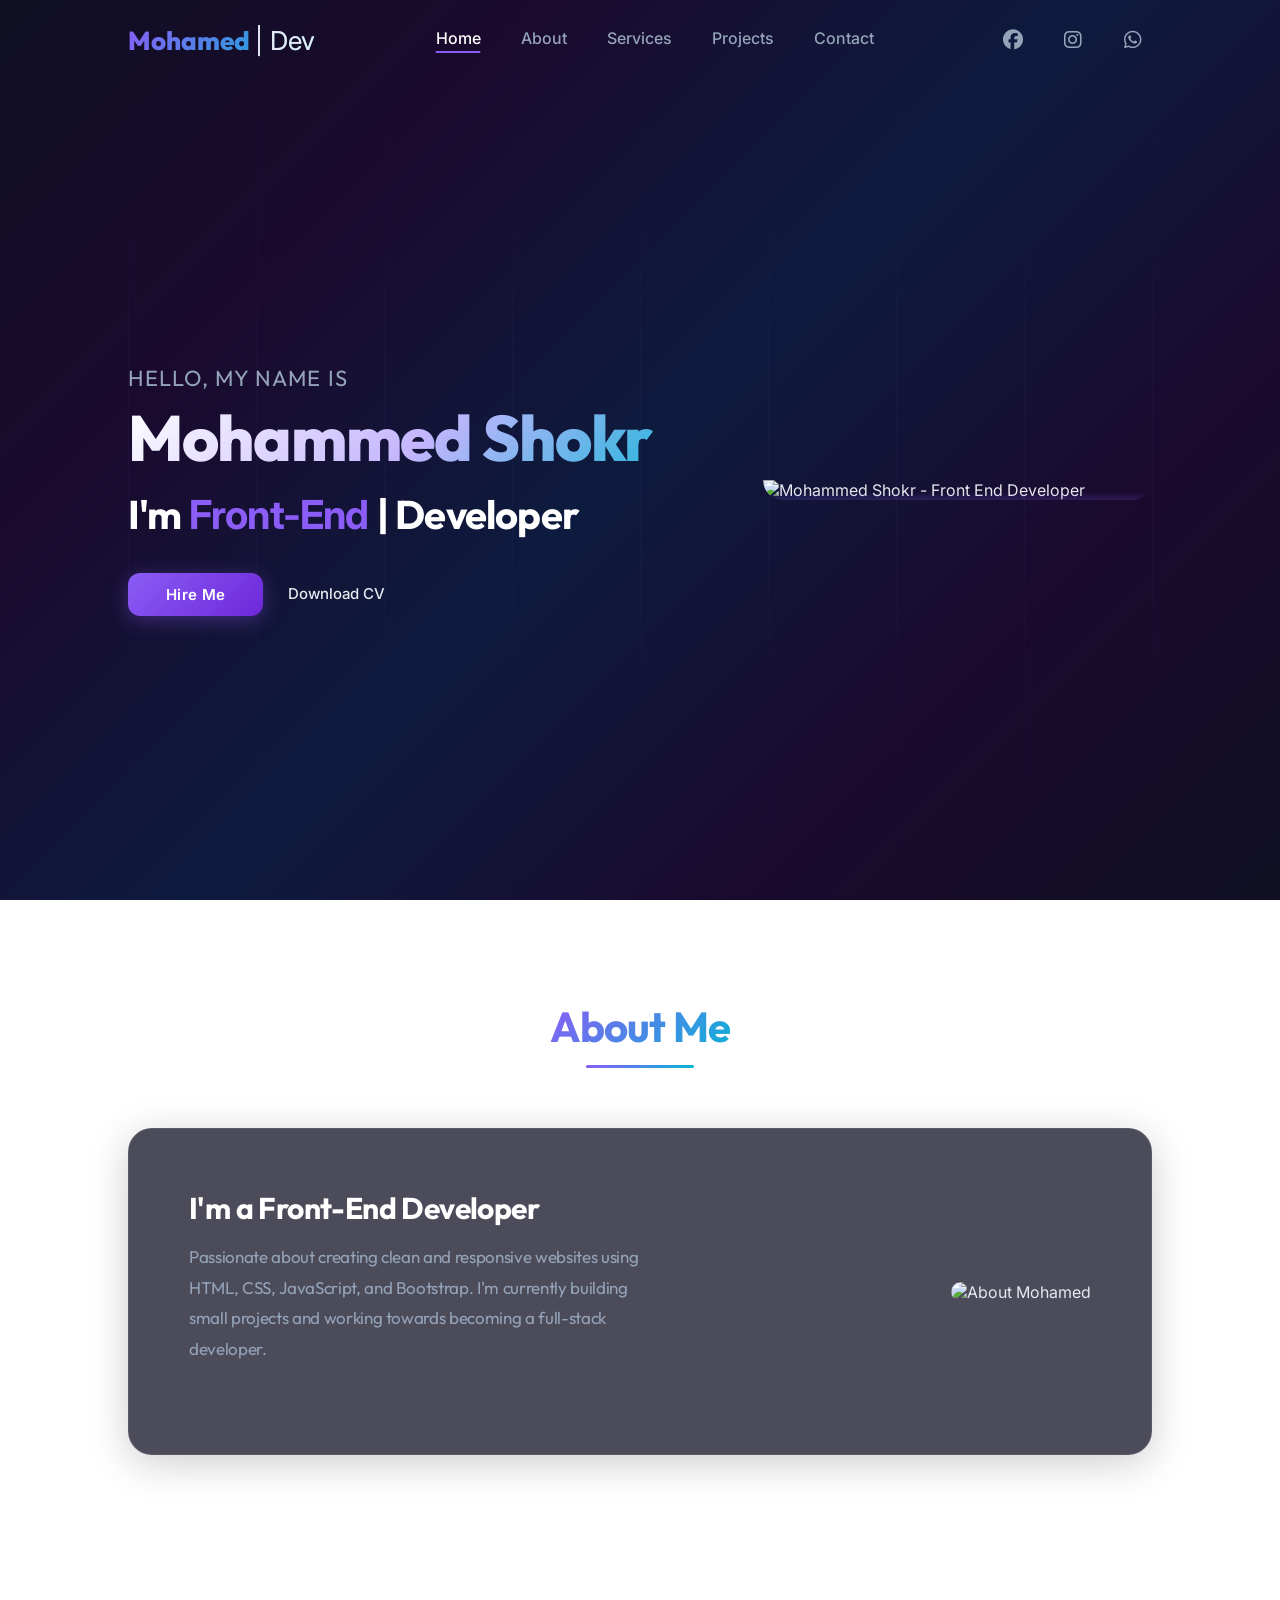
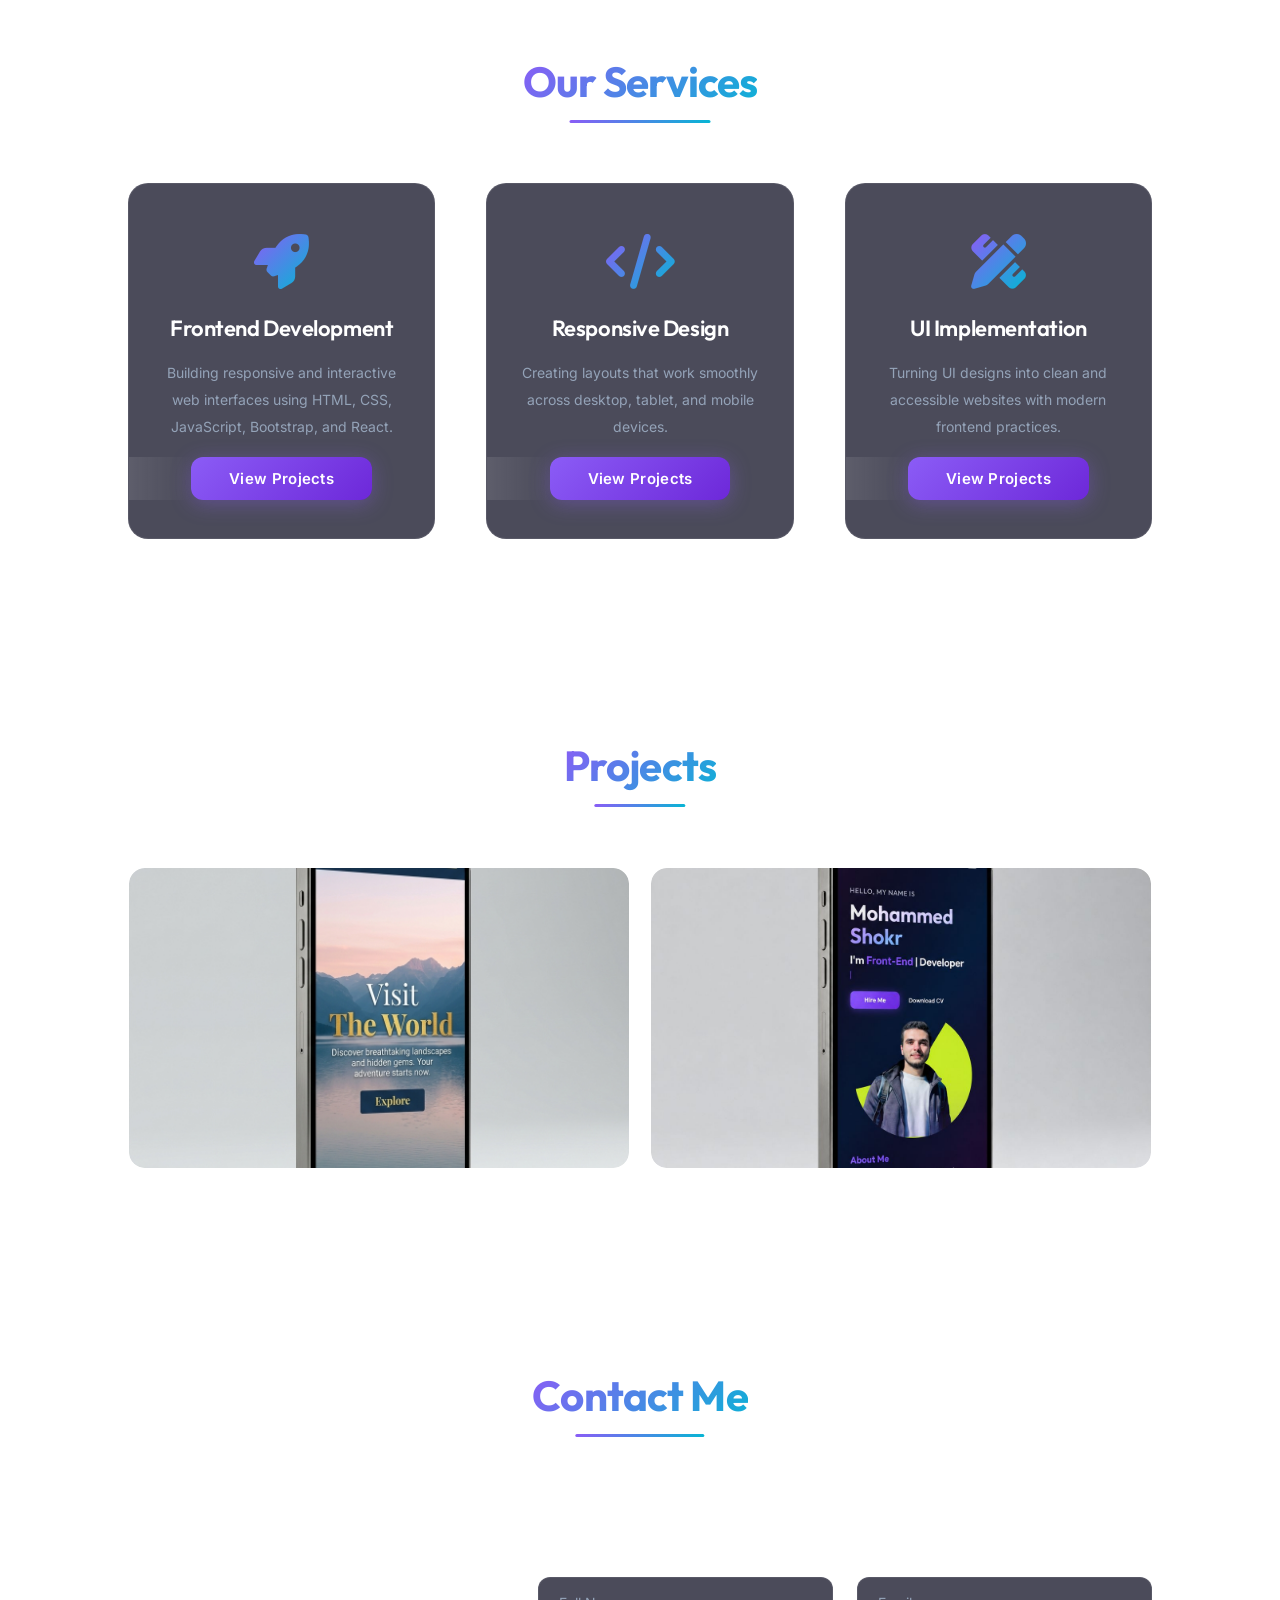
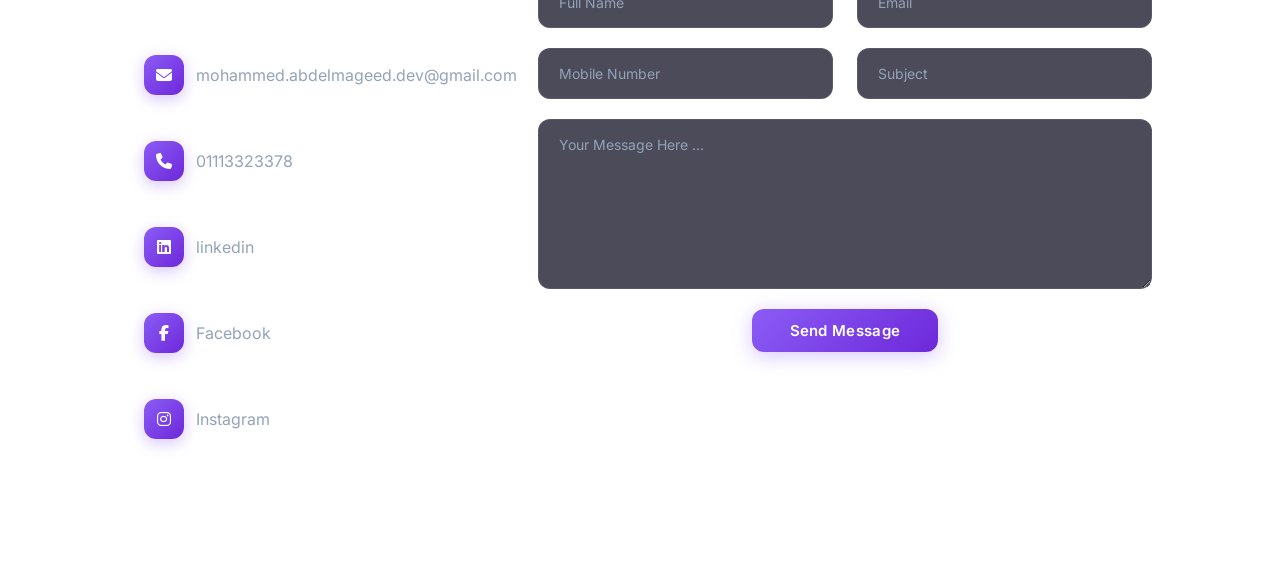
==== commit 37e4d7e2: "fix index file" ====
--- a/index.html
+++ b/index.html
@@ -7,7 +7,7 @@
     <meta name="description"
         content="Mohamed Abdelmagid - Front-End Developer Portfolio. Passionate about creating clean, responsive, and modern websites.">
     <title>Mohamed Abdelmagid | Portfolio</title>
-        <link rel="icon" type="image/png" href="img/WhatsApp Image 2026-06-20 at 4.30.18 AM.jpeg">
+    <link rel="icon" type="image/png" href="img/WhatsApp Image 2026-06-20 at 4.30.18 AM.jpeg">
     <link rel="stylesheet" href="css/style.css">
     <link rel="stylesheet" href="https://cdnjs.cloudflare.com/ajax/libs/font-awesome/6.5.1/css/all.min.css">
     <link href="https://unpkg.com/boxicons@2.1.4/css/boxicons.min.css" rel="stylesheet">
@@ -48,8 +48,10 @@
                 <a href="#contact">Contact</a>
             </div>
             <div class="icons">
-                <a href="https://www.facebook.com/share/1BNQLGKJxy/?mibextid=wwXIfr" aria-label="Facebook"><i class="fa-brands fa-facebook"></i></a>
-                <a href="https://www.instagram.com/mohammed.abd.elmagid?igsh=amh1czI3eW5tbHRs&utm_source=qr" aria-label="Instagram"><i class="fa-brands fa-instagram"></i></a>
+                <a href="https://www.facebook.com/share/1BNQLGKJxy/?mibextid=wwXIfr" aria-label="Facebook"><i
+                        class="fa-brands fa-facebook"></i></a>
+                <a href="https://www.instagram.com/mohammed.abd.elmagid?igsh=amh1czI3eW5tbHRs&utm_source=qr"
+                    aria-label="Instagram"><i class="fa-brands fa-instagram"></i></a>
                 <a href="https://wa.me/201113323378" target="_blank"><i class="fa-brands fa-whatsapp"></i></a>
                 <span class="icon-menu" onclick="Open_close_Menu()"><i class="fa-solid fa-bars"></i></span>
             </div>
@@ -65,7 +67,8 @@
                 <h2 id="typing">I'm <span>Front-End </span>| Developer</h2>
                 <div class="btns">
                     <a href="#contact" class="btn">Hire Me</a>
-                    <a href="img/نسخة من Black and White Minimalist Professional Resume A4 (2).pdf" class="btn-no-bg" download>Download
+                    <a href="img/نسخة من Black and White Minimalist Professional Resume A4 (2).pdf" class="btn-no-bg"
+                        download>Download
                         CV</a>
                 </div>
             </div>
@@ -103,26 +106,37 @@
             <div class="boxs">
                 <div class="box">
                     <i class="fa-solid fa-rocket service-icon"></i>
-                    <h3>Web Development</h3>
-                    <p>Passionate about creating clean and responsive websites using HTML, CSS, JavaScript, and
-                        Bootstrap. I'm currently building small projects.</p>
-                    <a href="#" class="btn">Read More</a>
+                    <h3>Frontend Development</h3>
+
+                    <p>
+                        Building responsive and interactive web interfaces
+                        using HTML, CSS, JavaScript, Bootstrap, and React.
+                    </p>
+                    <a href="#projects" class="btn">View Projects</a>
                 </div>
 
                 <div class="box">
                     <i class="fa-solid fa-code service-icon"></i>
-                    <h3>Front-End Developer</h3>
-                    <p>Passionate about creating clean and responsive websites using HTML, CSS, JavaScript, and
-                        Bootstrap. I'm currently building small projects.</p>
-                    <a href="#" class="btn">Read More</a>
+                    <h3>Responsive Design</h3>
+
+                    <p>
+                        Creating layouts that work smoothly across
+                        desktop, tablet, and mobile devices.
+                    </p>
+
+                    <a href="#projects" class="btn">View Projects</a>
                 </div>
 
                 <div class="box">
                     <i class="fa-solid fa-pen-ruler service-icon"></i>
-                    <h3>Web Designer</h3>
-                    <p>Passionate about creating clean and responsive websites using HTML, CSS, JavaScript, and
-                        Bootstrap. I'm currently building small projects.</p>
-                    <a href="#" class="btn">Read More</a>
+                    <h3>UI Implementation</h3>
+
+                    <p>
+                        Turning UI designs into clean and accessible
+                        websites with modern frontend practices.
+                    </p>
+
+                    <a href="#projects" class="btn">View Projects</a>
                 </div>
             </div>
         </div>
@@ -159,7 +173,7 @@
                                 class="bx bx-link-external"></i></a>
                     </div>
                 </div>
-                
+
 
             </div>
         </div>
@@ -174,10 +188,11 @@
             <div class="social-contact">
                 <h2>Follow Me</h2>
                 <div class="links">
-                    <a href="mailto:mohammed.abdelmageed.dev@gmail.com"><i class="fa-solid fa-envelope"></i> mohammed.abdelmageed.dev@gmail.com</a>
+                    <a href="mailto:mohammed.abdelmageed.dev@gmail.com"><i class="fa-solid fa-envelope"></i>
+                        mohammed.abdelmageed.dev@gmail.com</a>
                     <a href="tel:+201113323378"><i class="fa-solid fa-phone"></i> 01113323378</a>
-                   <a href="https://www.linkedin.com/in/mohammed-abdelmageed" target="_blank"><i
-          class="fa-brands fa-linkedin"></i>linkedin</a>
+                    <a href="https://www.linkedin.com/in/mohammed-abdelmageed" target="_blank"><i
+                            class="fa-brands fa-linkedin"></i>linkedin</a>
                     <a href="https://www.facebook.com/share/1BNQLGKJxy/?mibextid=wwXIfr" target="_blank"><i
                             class="fa-brands fa-facebook-f"></i> Facebook</a>
                     <a href="https://www.instagram.com/mohammed.abd.elmagid" target="_blank"><i
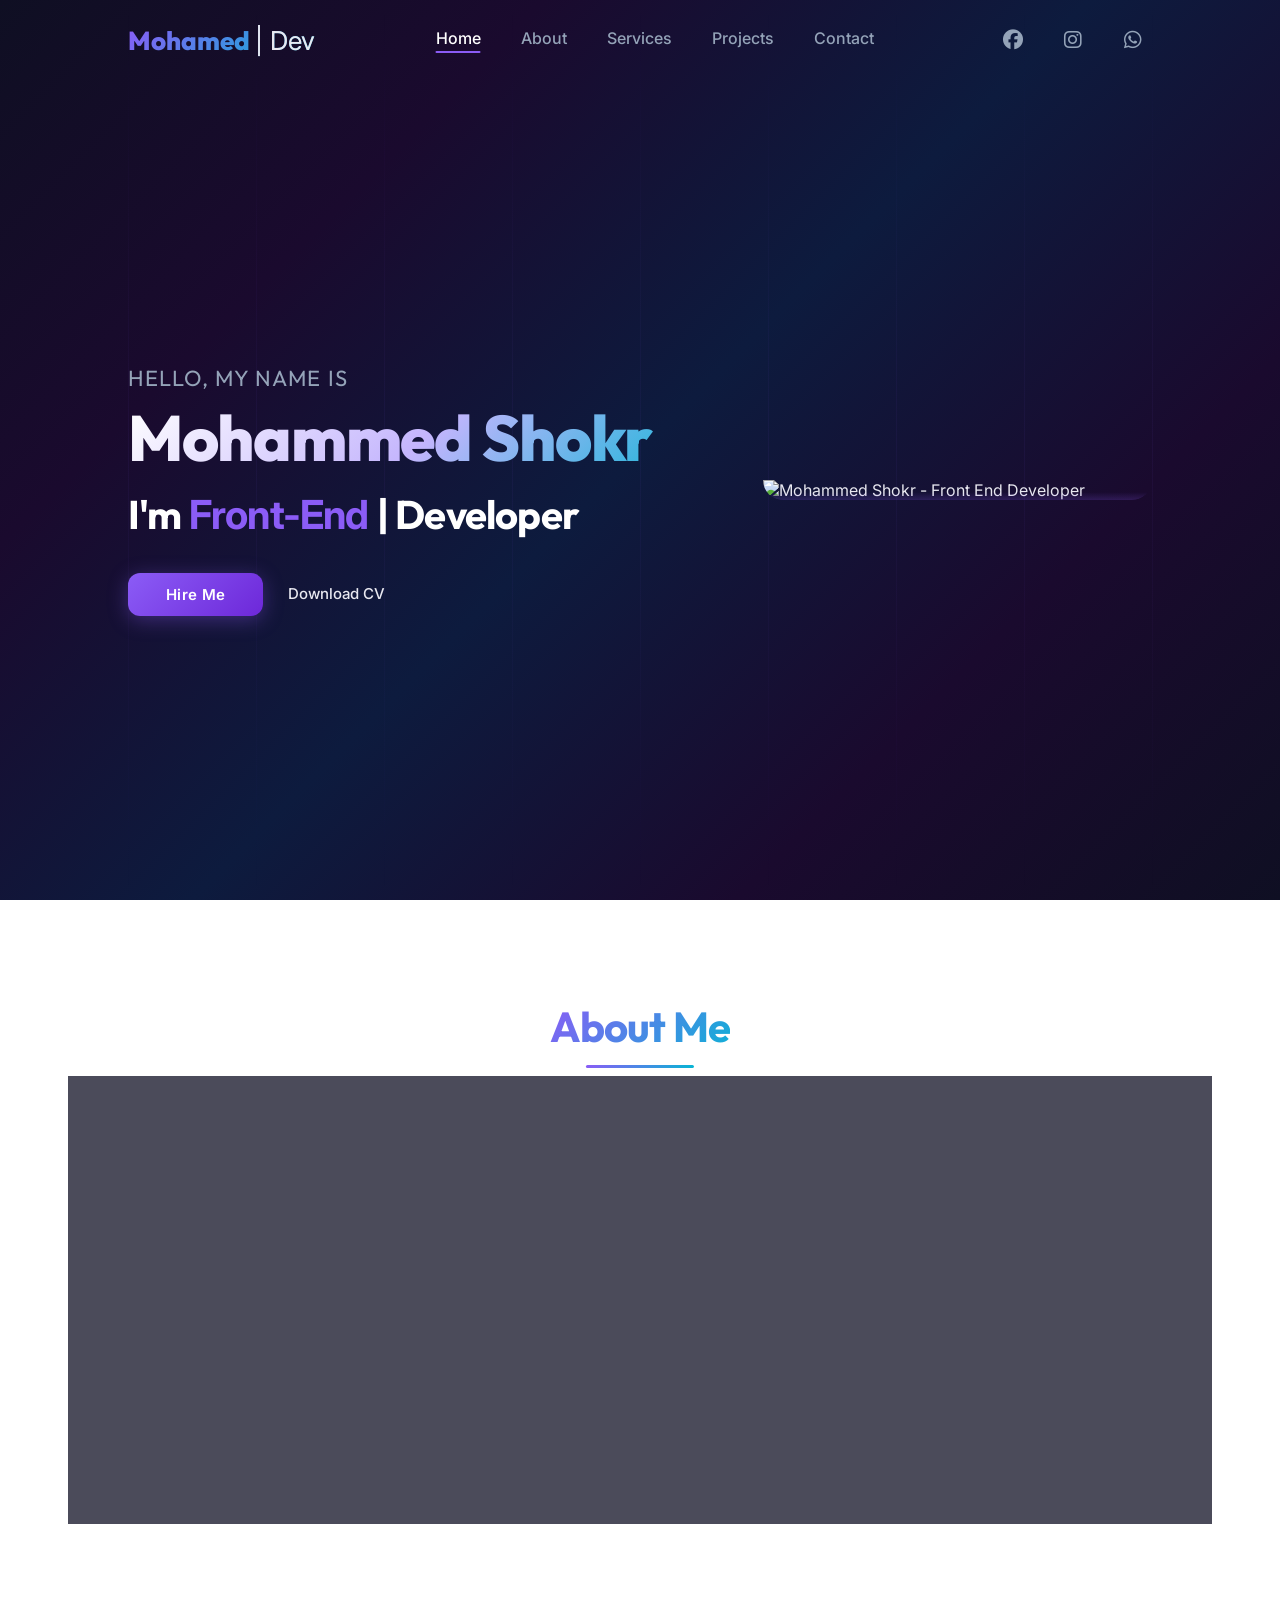
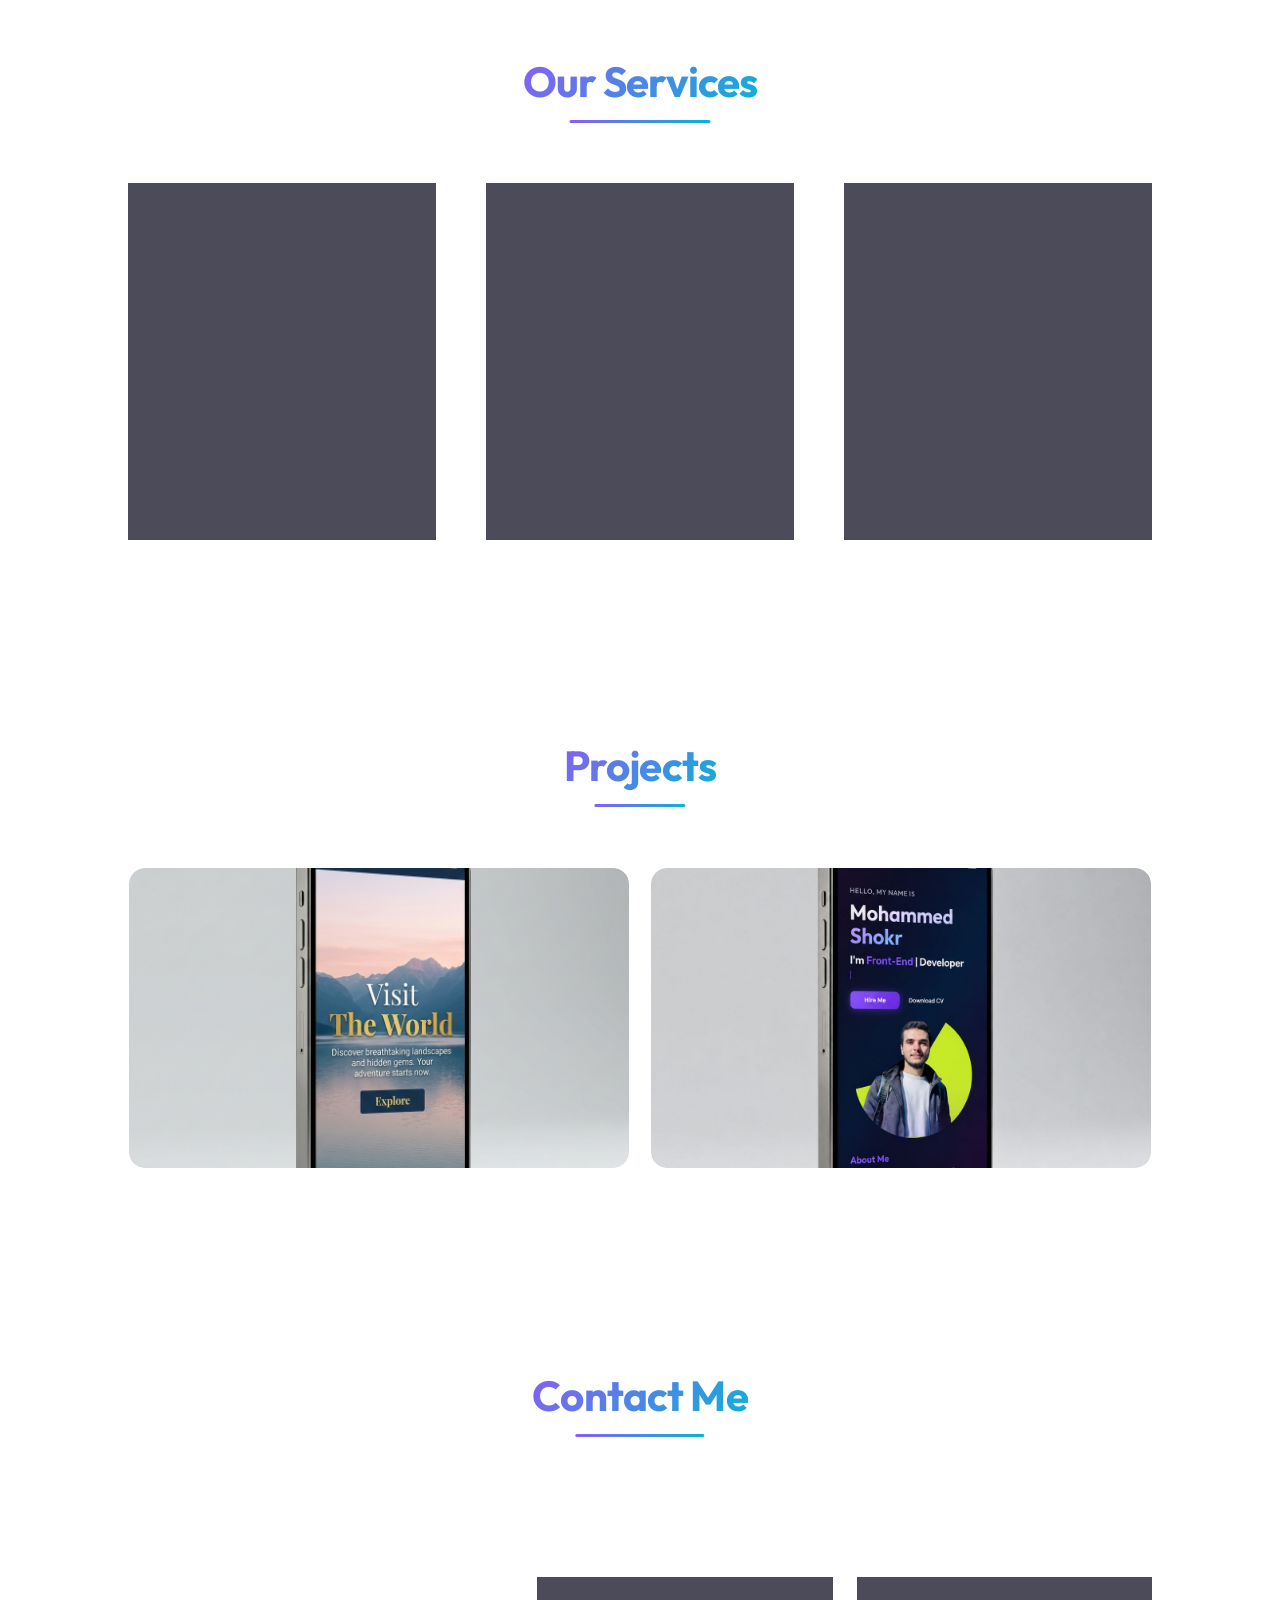
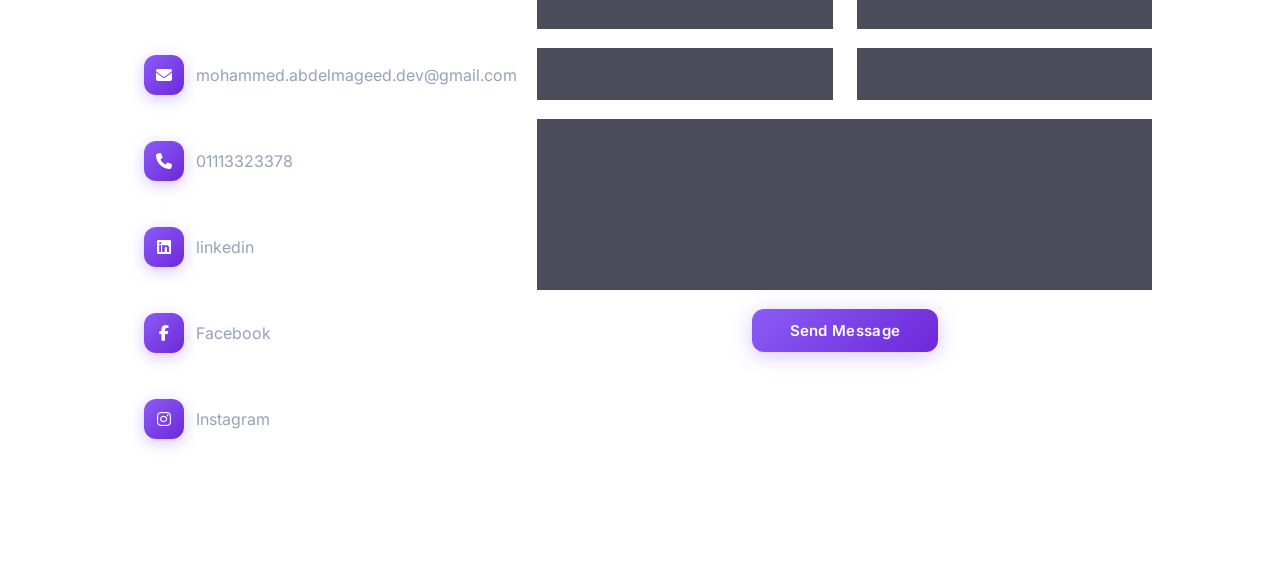
==== commit 67bf9f78: "fix index file" ====
--- a/index.html
+++ b/index.html
@@ -67,7 +67,7 @@
                 <h2 id="typing">I'm <span>Front-End </span>| Developer</h2>
                 <div class="btns">
                     <a href="#contact" class="btn">Hire Me</a>
-                    <a href="img/نسخة من Black and White Minimalist Professional Resume A4 (2).pdf" class="btn-no-bg"
+                    <a href="img/CV.pdf" class="btn-no-bg"
                         download>Download
                         CV</a>
                 </div>
